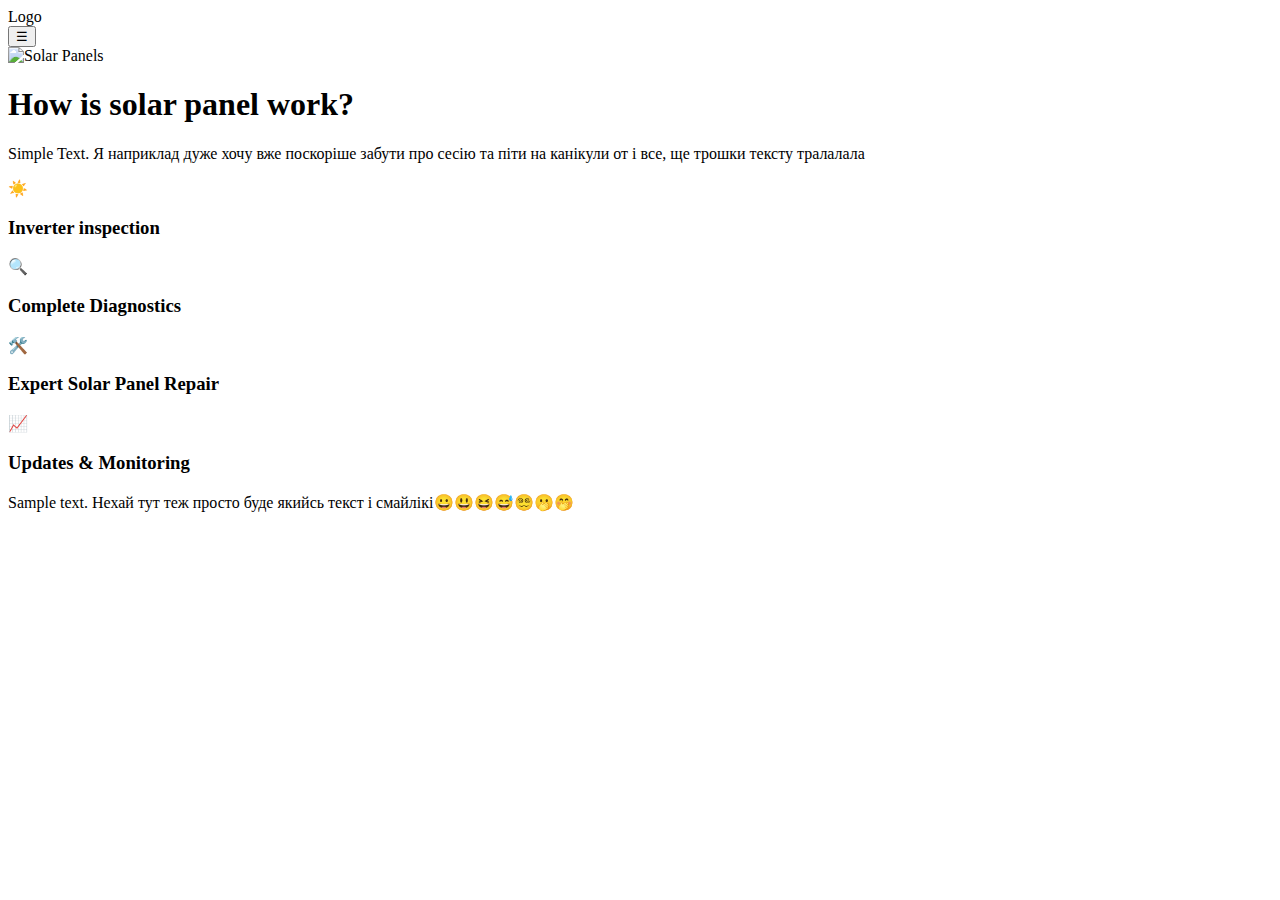
==== index.html @ f69fb5b5 "Add files via upload" ====
<!DOCTYPE html>
<html lang="en">
<head>
    <meta charset="UTF-8">
    <meta name="viewport" content="width=device-width, initial-scale=1.0">
    <title>Solar Panel Page</title>
    <link rel="stylesheet" href="Web4_desktop.css">
</head>
<body>
    <header class="header">
        <div class="logo">Logo</div>
        <nav class="menu">
            <button class="menu-icon">&#9776;</button>
        </nav>
    </header>
    <main>
        <div class="hero">
            <img src="solar_panels.jpg" alt="Solar Panels" class="hero-image">
        </div>
        <section class="info">
            <h1>How is solar panel work?</h1>
            <p>Simple Text. Я наприклад дуже хочу вже поскоріше забути про сесію та піти на канікули от і все, ще трошки тексту тралалала</p>
        </section>
        <section class="features">
            <div class="feature">
                <div class="icon">☀️</div>
                <h3>Inverter inspection</h3>
            </div>
            <div class="feature">
                <div class="icon">🔍</div>
                <h3>Complete Diagnostics</h3>
            </div>
            <div class="feature">
                <div class="icon">🛠️</div>
                <h3>Expert Solar Panel Repair</h3>
            </div>
            <div class="feature">
                <div class="icon">📈</div>
                <h3>Updates & Monitoring</h3>
            </div>
        </section>
    </main>
    <footer class="footer">
        <p>Sample text. Нехай тут теж просто буде якийсь текст і смайлікі😀😃😆😅😵‍💫🫢🤭</p>
    </footer>
</body>
</html>
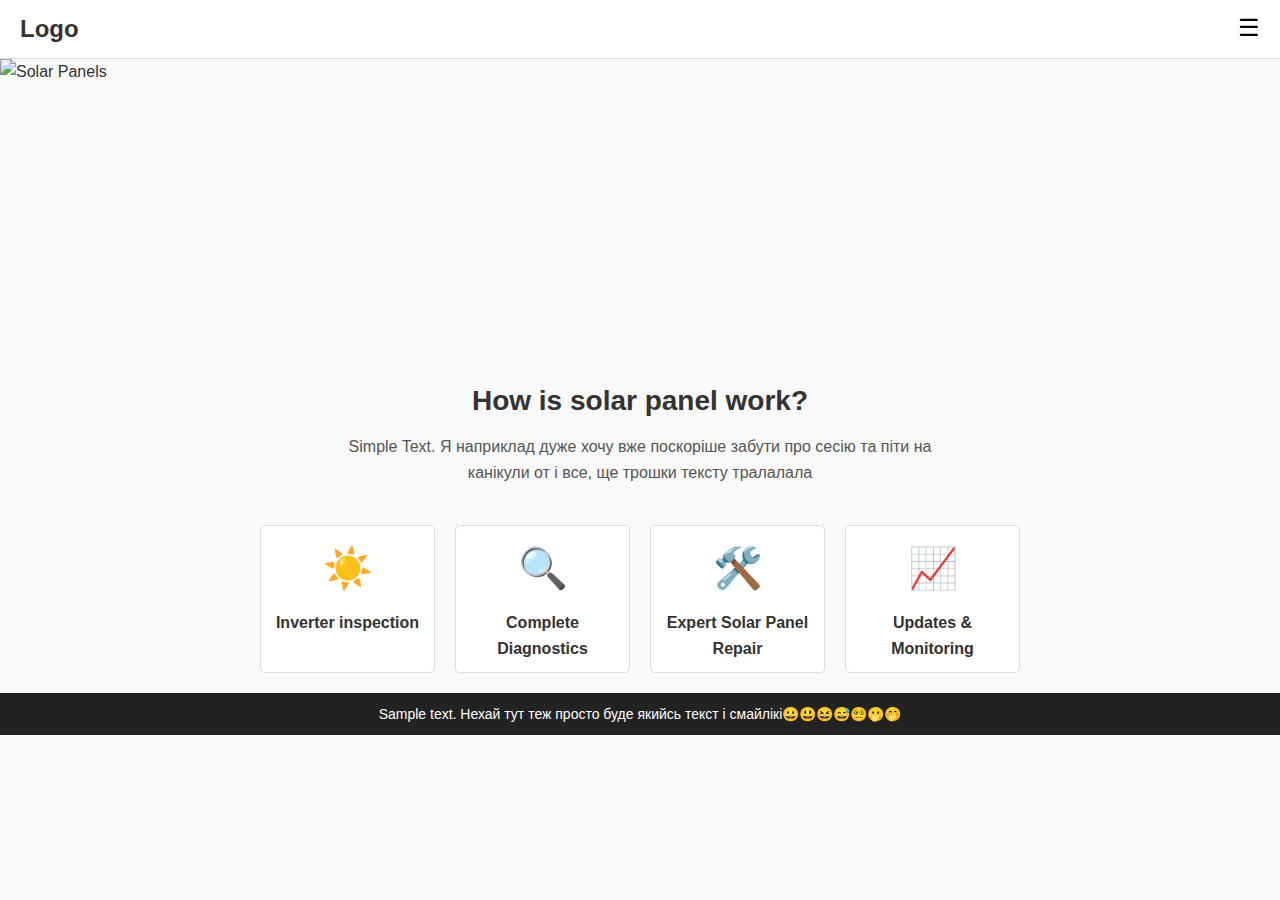
==== commit 4c5d9ff3: "Update index.html" ====
--- a/index.html
+++ b/index.html
@@ -4,7 +4,7 @@
     <meta charset="UTF-8">
     <meta name="viewport" content="width=device-width, initial-scale=1.0">
     <title>Solar Panel Page</title>
-    <link rel="stylesheet" href="Web4_desktop.css">
+    <link rel="stylesheet" href="Web4Desktop.css">
 </head>
 <body>
     <header class="header">
--- a/Web4Desktop.css
+++ b/Web4Desktop.css
@@ -0,0 +1,102 @@
+* {
+    margin: 0;
+    padding: 0;
+    box-sizing: border-box;
+}
+
+body {
+    font-family: Arial, sans-serif;
+    line-height: 1.6;
+    color: #333;
+    background-color: #f9f9f9;
+}
+
+.header {
+    display: flex;
+    justify-content: space-between;
+    align-items: center;
+    padding: 10px 20px;
+    background: #fff;
+    border-bottom: 1px solid #ddd;
+}
+
+.logo {
+    font-size: 24px;
+    font-weight: bold;
+    color: #333;
+}
+
+.menu-icon {
+    font-size: 24px;
+    background: none;
+    border: none;
+    cursor: pointer;
+}
+
+.hero {
+    position: relative;
+    width: 100%;
+    height: 300px;
+    overflow: hidden;
+}
+
+.hero-image {
+    width: 100%;
+    height: 100%;
+    object-fit: cover;
+    display: block;
+}
+
+.info {
+    text-align: center;
+    padding: 20px 10px;
+}
+
+.info h1 {
+    font-size: 28px;
+    margin-bottom: 10px;
+    color: #333;
+}
+
+.info p {
+    font-size: 16px;
+    color: #555;
+    max-width: 600px;
+    margin: 0 auto;
+}
+
+.features {
+    display: grid;
+    grid-template-columns: repeat(auto-fit, minmax(150px, 1fr));
+    gap: 20px;
+    padding: 20px;
+    max-width: 800px;
+    margin: 0 auto;
+    text-align: center;
+}
+
+.feature {
+    padding: 10px;
+    background: #fff;
+    border: 1px solid #ddd;
+    border-radius: 5px;
+}
+
+.feature .icon {
+    font-size: 40px;
+    margin-bottom: 10px;
+    color: #FF7F50;
+}
+
+.feature h3 {
+    font-size: 16px;
+    color: #333;
+}
+
+.footer {
+    background: #222;
+    color: #fff;
+    text-align: center;
+    padding: 10px;
+    font-size: 14px;
+}
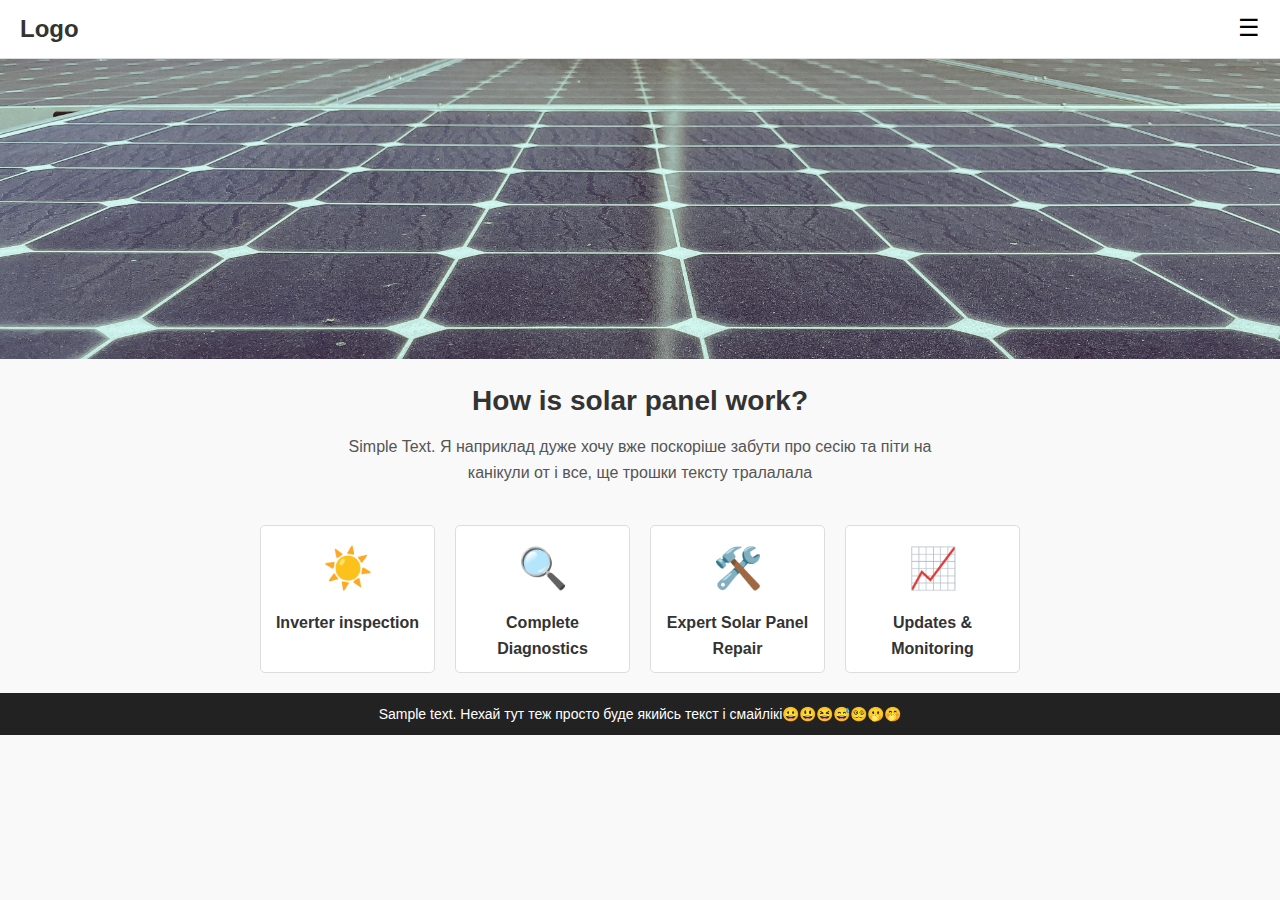
==== commit bf928432: "Update index.html" ====
--- a/index.html
+++ b/index.html
@@ -15,7 +15,7 @@
     </header>
     <main>
         <div class="hero">
-            <img src="solar_panels.jpg" alt="Solar Panels" class="hero-image">
+            <img src="solarPanels.jpg" alt="Solar Panels" class="hero-image">
         </div>
         <section class="info">
             <h1>How is solar panel work?</h1>
